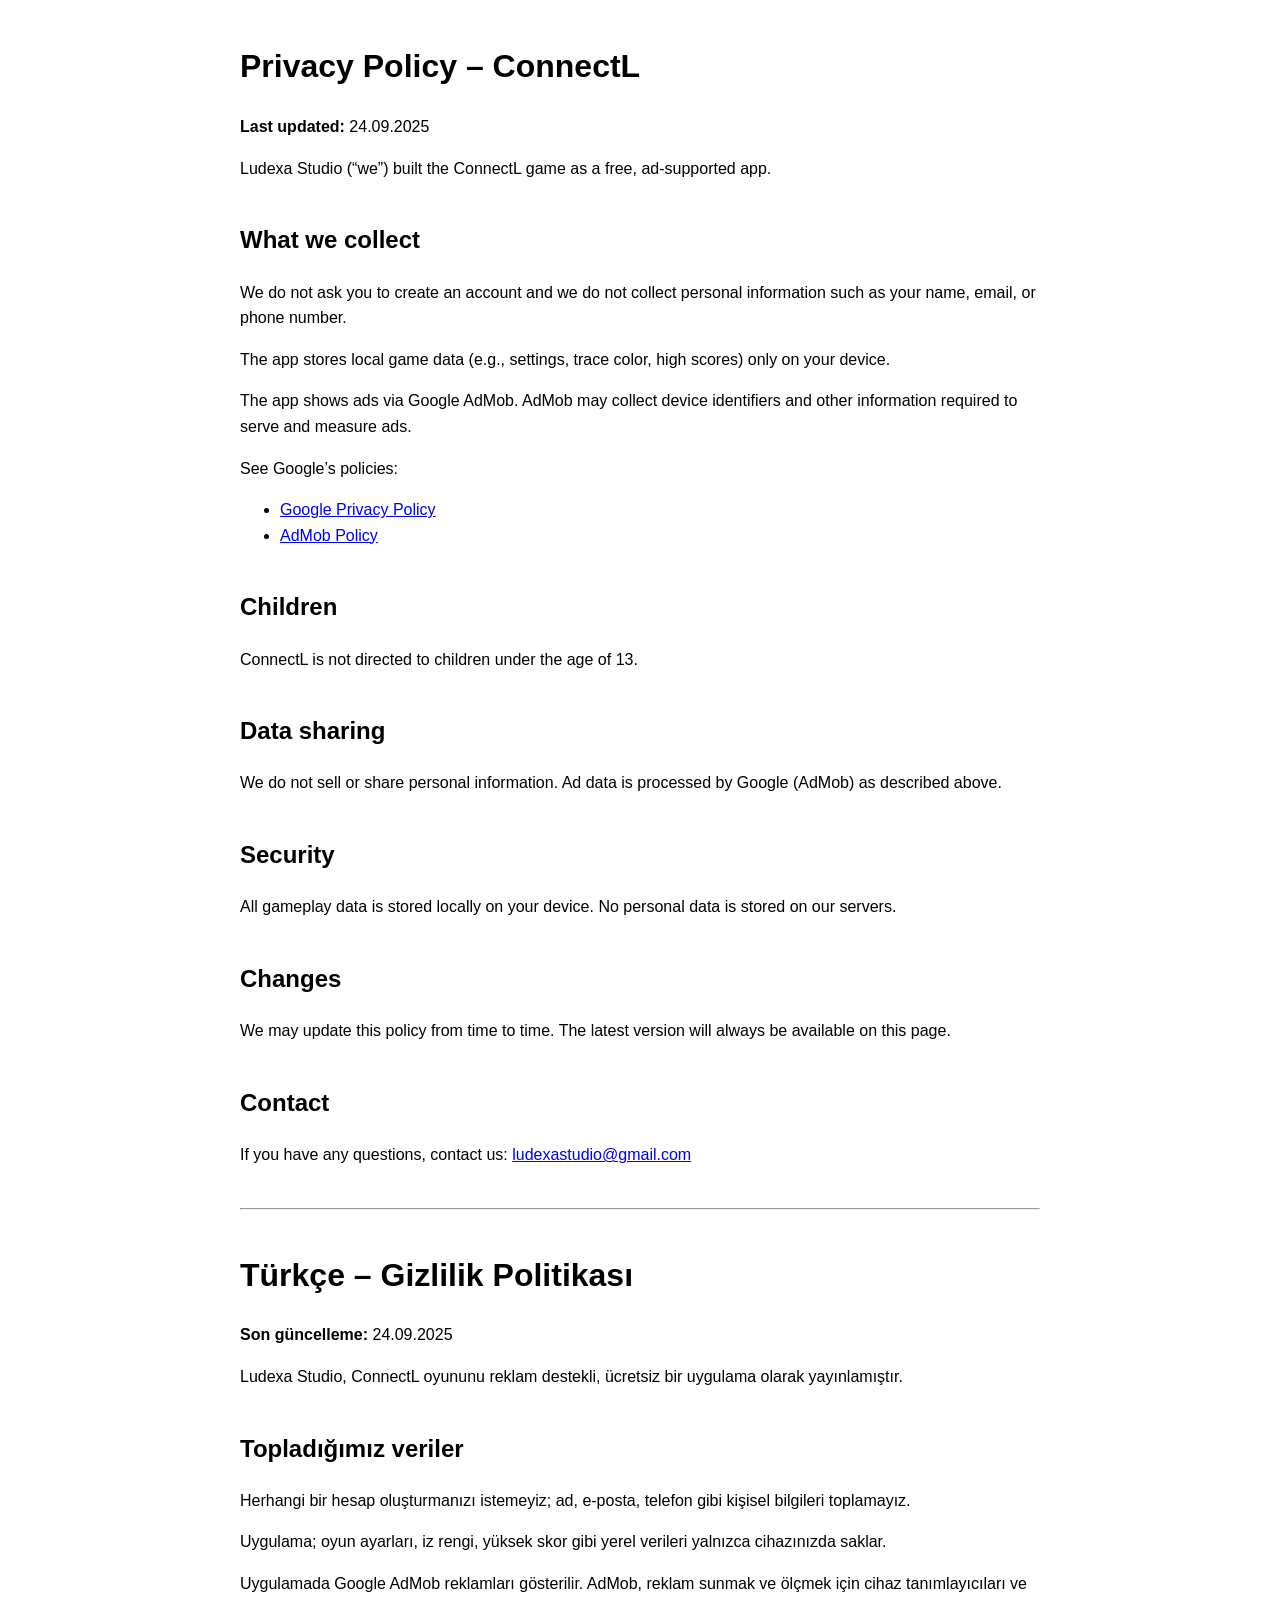
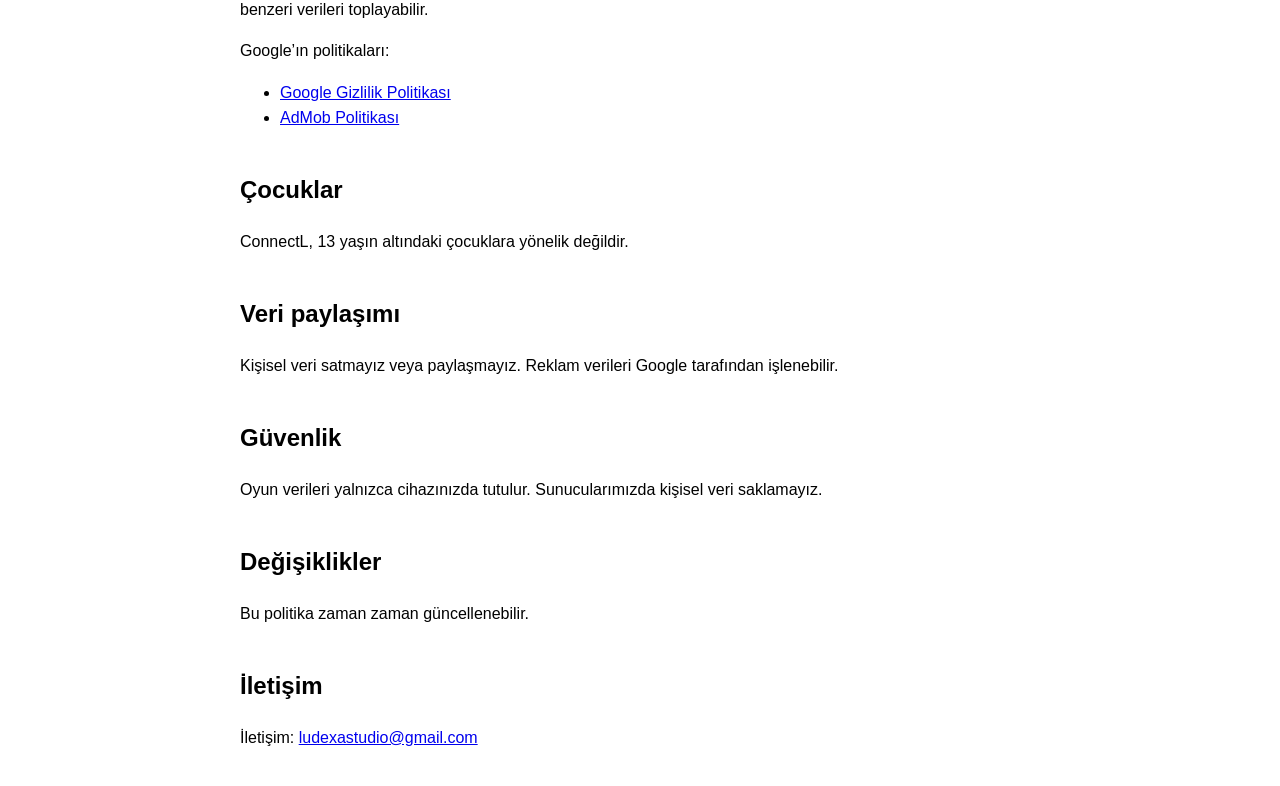
==== connectl-privacy.html @ f40b6f93 "Create connectl-privacy.html" ====
<!DOCTYPE html>
<html lang="en">
<head>
<meta charset="UTF-8">
<meta name="viewport" content="width=device-width, initial-scale=1.0">
<title>Privacy Policy – ConnectL</title>
<style>
body { font-family: Arial, sans-serif; max-width: 800px; margin: auto; padding: 20px; line-height: 1.6; }
h2 { margin-top: 40px; }
hr { margin: 40px 0; }
</style>
</head>
<body>

<h1>Privacy Policy – ConnectL</h1>
<p><strong>Last updated:</strong> 24.09.2025</p>

<p>Ludexa Studio (“we”) built the ConnectL game as a free, ad-supported app.</p>

<h2>What we collect</h2>
<p>We do not ask you to create an account and we do not collect personal information such as your name, email, or phone number.</p>
<p>The app stores local game data (e.g., settings, trace color, high scores) only on your device.</p>
<p>The app shows ads via Google AdMob. AdMob may collect device identifiers and other information required to serve and measure ads.</p>

<p>See Google’s policies:</p>
<ul>
<li><a href="https://policies.google.com/privacy" target="_blank">Google Privacy Policy</a></li>
<li><a href="https://support.google.com/admob/answer/6128543" target="_blank">AdMob Policy</a></li>
</ul>

<h2>Children</h2>
<p>ConnectL is not directed to children under the age of 13.</p>

<h2>Data sharing</h2>
<p>We do not sell or share personal information. Ad data is processed by Google (AdMob) as described above.</p>

<h2>Security</h2>
<p>All gameplay data is stored locally on your device. No personal data is stored on our servers.</p>

<h2>Changes</h2>
<p>We may update this policy from time to time. The latest version will always be available on this page.</p>

<h2>Contact</h2>
<p>If you have any questions, contact us: <a href="mailto:ludexastudio@gmail.com">ludexastudio@gmail.com</a></p>

<hr>

<h1>Türkçe – Gizlilik Politikası</h1>
<p><strong>Son güncelleme:</strong> 24.09.2025</p>

<p>Ludexa Studio, ConnectL oyununu reklam destekli, ücretsiz bir uygulama olarak yayınlamıştır.</p>

<h2>Topladığımız veriler</h2>
<p>Herhangi bir hesap oluşturmanızı istemeyiz; ad, e-posta, telefon gibi kişisel bilgileri toplamayız.</p>
<p>Uygulama; oyun ayarları, iz rengi, yüksek skor gibi yerel verileri yalnızca cihazınızda saklar.</p>
<p>Uygulamada Google AdMob reklamları gösterilir. AdMob, reklam sunmak ve ölçmek için cihaz tanımlayıcıları ve benzeri verileri toplayabilir.</p>

<p>Google’ın politikaları:</p>
<ul>
<li><a href="https://policies.google.com/privacy" target="_blank">Google Gizlilik Politikası</a></li>
<li><a href="https://support.google.com/admob/answer/6128543" target="_blank">AdMob Politikası</a></li>
</ul>

<h2>Çocuklar</h2>
<p>ConnectL, 13 yaşın altındaki çocuklara yönelik değildir.</p>

<h2>Veri paylaşımı</h2>
<p>Kişisel veri satmayız veya paylaşmayız. Reklam verileri Google tarafından işlenebilir.</p>

<h2>Güvenlik</h2>
<p>Oyun verileri yalnızca cihazınızda tutulur. Sunucularımızda kişisel veri saklamayız.</p>

<h2>Değişiklikler</h2>
<p>Bu politika zaman zaman güncellenebilir.</p>

<h2>İletişim</h2>
<p>İletişim: <a href="mailto:ludexastudio@gmail.com">ludexastudio@gmail.com</a></p>

</body>
</html>
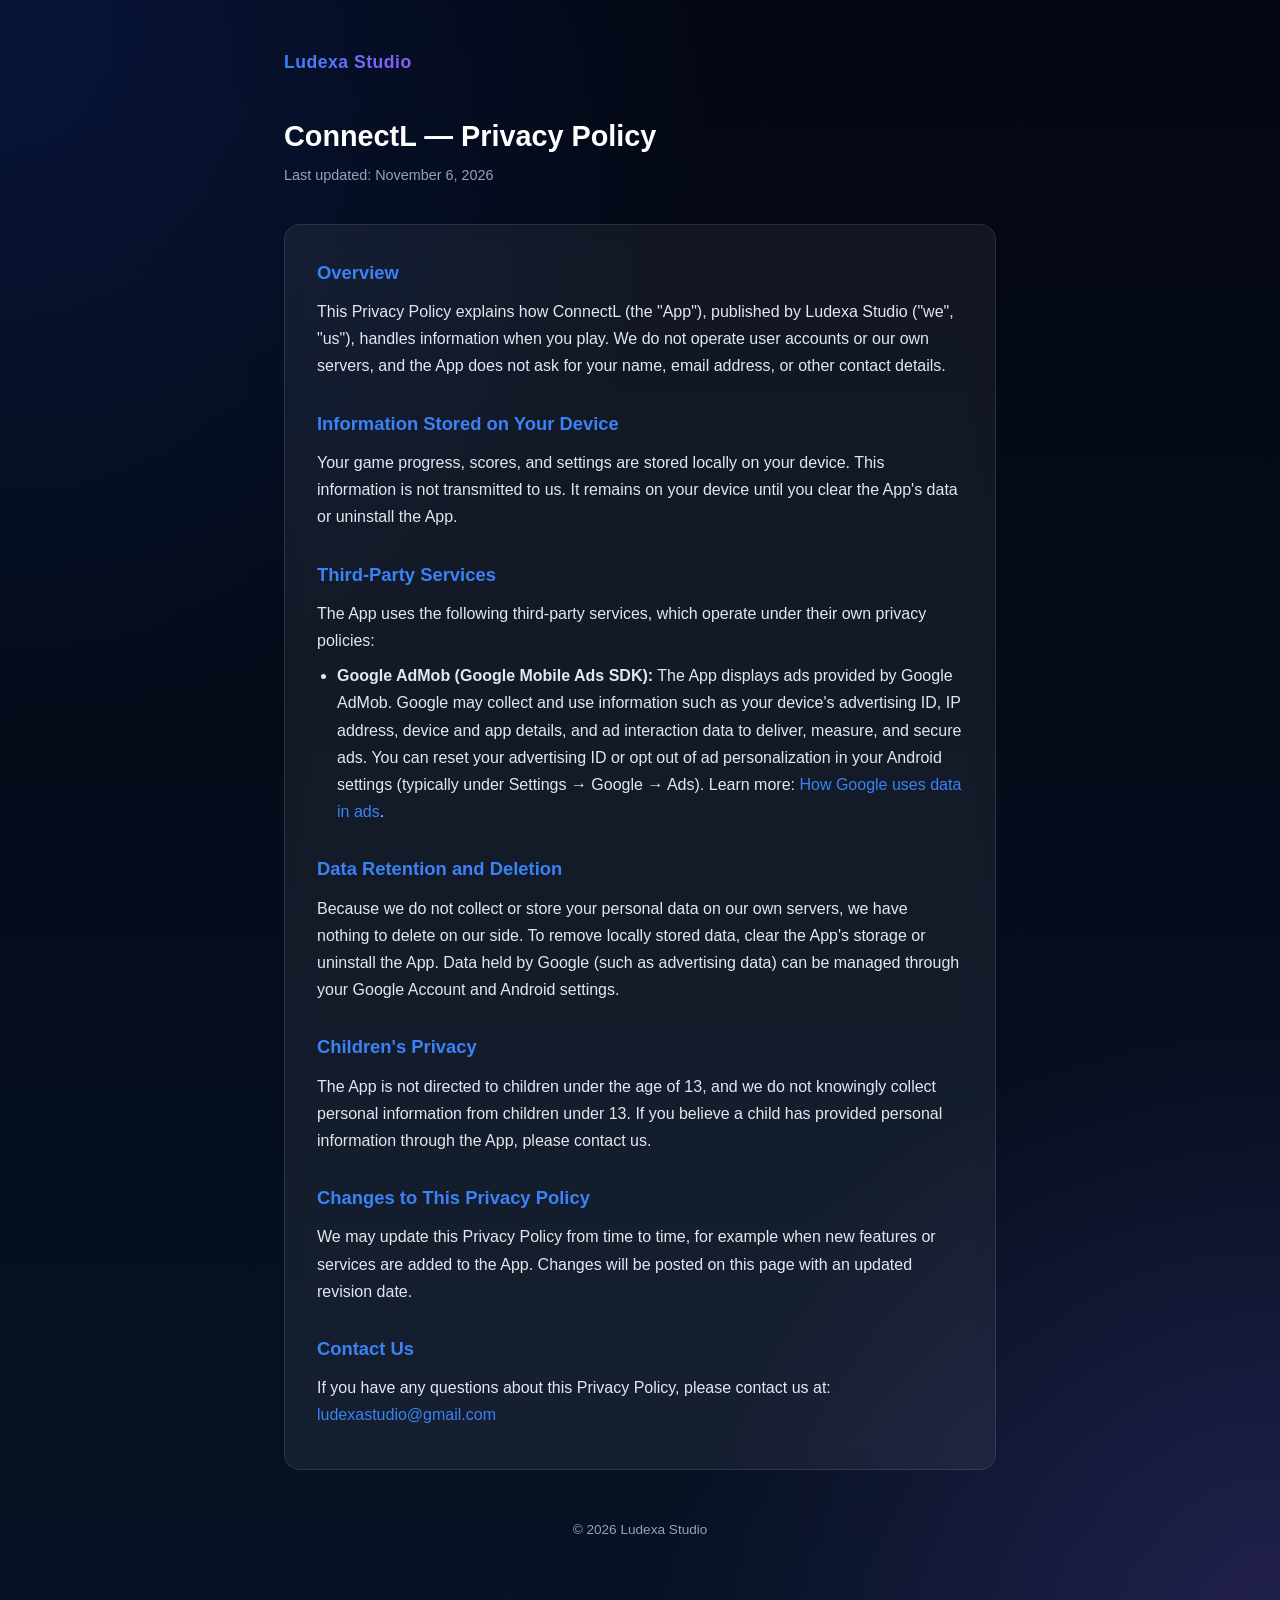
==== commit 26200b8b: "Add files via upload" ====
--- a/connectl-privacy.html
+++ b/connectl-privacy.html
@@ -3,78 +3,171 @@
 <head>
 <meta charset="UTF-8">
 <meta name="viewport" content="width=device-width, initial-scale=1.0">
-<title>Privacy Policy – ConnectL</title>
+<title>ConnectL - Privacy Policy</title>
 <style>
-body { font-family: Arial, sans-serif; max-width: 800px; margin: auto; padding: 20px; line-height: 1.6; }
-h2 { margin-top: 40px; }
-hr { margin: 40px 0; }
+  :root{
+    --bg:#030712;
+    --bg2:#071224;
+    --primary:#3b82f6;
+    --secondary:#8b5cf6;
+    --text:#ffffff;
+    --gray:#94a3b8;
+    --glass:rgba(255,255,255,.06);
+    --border:rgba(255,255,255,.1);
+  }
+
+  *{
+    margin:0;
+    padding:0;
+    box-sizing:border-box;
+  }
+
+  html{
+    scroll-behavior:smooth;
+  }
+
+  body{
+    font-family:"Segoe UI", "Inter", -apple-system, sans-serif;
+    background:
+      radial-gradient(circle at top left,#1d4ed833,transparent 35%),
+      radial-gradient(circle at bottom right,#8b5cf633,transparent 30%),
+      linear-gradient(180deg,var(--bg),var(--bg2));
+    color:var(--text);
+    min-height:100vh;
+    line-height:1.7;
+  }
+
+  .wrap{
+    max-width:760px;
+    margin:0 auto;
+    padding:48px 24px 80px;
+  }
+
+  .logo{
+    font-weight:700;
+    font-size:1.1rem;
+    letter-spacing:.5px;
+    background:linear-gradient(90deg,var(--primary),var(--secondary));
+    -webkit-background-clip:text;
+    background-clip:text;
+    color:transparent;
+    display:inline-block;
+    margin-bottom:40px;
+  }
+
+  h1{
+    font-size:1.8rem;
+    margin-bottom:8px;
+    line-height:1.3;
+  }
+
+  .updated{
+    color:var(--gray);
+    font-size:.9rem;
+    margin-bottom:36px;
+  }
+
+  .card{
+    background:var(--glass);
+    border:1px solid var(--border);
+    border-radius:16px;
+    padding:32px;
+    backdrop-filter:blur(10px);
+  }
+
+  h2{
+    font-size:1.15rem;
+    color:var(--primary);
+    margin-top:28px;
+    margin-bottom:10px;
+  }
+
+  h2:first-child{
+    margin-top:0;
+  }
+
+  p{
+    color:#e2e8f0;
+    margin-bottom:8px;
+  }
+
+  ul{
+    margin:0 0 8px 20px;
+    color:#e2e8f0;
+  }
+
+  li{
+    margin-bottom:8px;
+  }
+
+  a{
+    color:var(--primary);
+    text-decoration:none;
+  }
+
+  a:hover{
+    text-decoration:underline;
+  }
+
+  footer{
+    text-align:center;
+    color:var(--gray);
+    font-size:.85rem;
+    margin-top:48px;
+  }
+
+  @media (max-width:600px){
+    .wrap{
+      padding:32px 18px 60px;
+    }
+    .card{
+      padding:24px;
+    }
+    h1{
+      font-size:1.5rem;
+    }
+  }
 </style>
 </head>
 <body>
+<div class="wrap">
 
-<h1>Privacy Policy – ConnectL</h1>
-<p><strong>Last updated:</strong> 24.09.2025</p>
+  <div class="logo">Ludexa Studio</div>
 
-<p>Ludexa Studio (“we”) built the ConnectL game as a free, ad-supported app.</p>
+  <h1>ConnectL — Privacy Policy</h1>
+  <p class="updated">Last updated: November 6, 2026</p>
 
-<h2>What we collect</h2>
-<p>We do not ask you to create an account and we do not collect personal information such as your name, email, or phone number.</p>
-<p>The app stores local game data (e.g., settings, trace color, high scores) only on your device.</p>
-<p>The app shows ads via Google AdMob. AdMob may collect device identifiers and other information required to serve and measure ads.</p>
+  <div class="card">
 
-<p>See Google’s policies:</p>
-<ul>
-<li><a href="https://policies.google.com/privacy" target="_blank">Google Privacy Policy</a></li>
-<li><a href="https://support.google.com/admob/answer/6128543" target="_blank">AdMob Policy</a></li>
-</ul>
+    <h2>Overview</h2>
+    <p>This Privacy Policy explains how ConnectL (the "App"), published by Ludexa Studio ("we", "us"), handles information when you play. We do not operate user accounts or our own servers, and the App does not ask for your name, email address, or other contact details.</p>
 
-<h2>Children</h2>
-<p>ConnectL is not directed to children under the age of 13.</p>
+    <h2>Information Stored on Your Device</h2>
+    <p>Your game progress, scores, and settings are stored locally on your device. This information is not transmitted to us. It remains on your device until you clear the App's data or uninstall the App.</p>
 
-<h2>Data sharing</h2>
-<p>We do not sell or share personal information. Ad data is processed by Google (AdMob) as described above.</p>
+    <h2>Third-Party Services</h2>
+    <p>The App uses the following third-party services, which operate under their own privacy policies:</p>
+    <ul>
+      <li><strong>Google AdMob (Google Mobile Ads SDK):</strong> The App displays ads provided by Google AdMob. Google may collect and use information such as your device's advertising ID, IP address, device and app details, and ad interaction data to deliver, measure, and secure ads. You can reset your advertising ID or opt out of ad personalization in your Android settings (typically under Settings → Google → Ads). Learn more: <a href="https://policies.google.com/technologies/ads" target="_blank" rel="noopener">How Google uses data in ads</a>.</li>
+    </ul>
 
-<h2>Security</h2>
-<p>All gameplay data is stored locally on your device. No personal data is stored on our servers.</p>
 
-<h2>Changes</h2>
-<p>We may update this policy from time to time. The latest version will always be available on this page.</p>
+    <h2>Data Retention and Deletion</h2>
+    <p>Because we do not collect or store your personal data on our own servers, we have nothing to delete on our side. To remove locally stored data, clear the App's storage or uninstall the App. Data held by Google (such as advertising data) can be managed through your Google Account and Android settings.</p>
 
-<h2>Contact</h2>
-<p>If you have any questions, contact us: <a href="mailto:ludexastudio@gmail.com">ludexastudio@gmail.com</a></p>
+    <h2>Children's Privacy</h2>
+    <p>The App is not directed to children under the age of 13, and we do not knowingly collect personal information from children under 13. If you believe a child has provided personal information through the App, please contact us.</p>
 
-<hr>
+    <h2>Changes to This Privacy Policy</h2>
+    <p>We may update this Privacy Policy from time to time, for example when new features or services are added to the App. Changes will be posted on this page with an updated revision date.</p>
 
-<h1>Türkçe – Gizlilik Politikası</h1>
-<p><strong>Son güncelleme:</strong> 24.09.2025</p>
+    <h2>Contact Us</h2>
+    <p>If you have any questions about this Privacy Policy, please contact us at: <a href="mailto:ludexastudio@gmail.com">ludexastudio@gmail.com</a></p>
 
-<p>Ludexa Studio, ConnectL oyununu reklam destekli, ücretsiz bir uygulama olarak yayınlamıştır.</p>
+  </div>
 
-<h2>Topladığımız veriler</h2>
-<p>Herhangi bir hesap oluşturmanızı istemeyiz; ad, e-posta, telefon gibi kişisel bilgileri toplamayız.</p>
-<p>Uygulama; oyun ayarları, iz rengi, yüksek skor gibi yerel verileri yalnızca cihazınızda saklar.</p>
-<p>Uygulamada Google AdMob reklamları gösterilir. AdMob, reklam sunmak ve ölçmek için cihaz tanımlayıcıları ve benzeri verileri toplayabilir.</p>
+  <footer>&copy; 2026 Ludexa Studio</footer>
 
-<p>Google’ın politikaları:</p>
-<ul>
-<li><a href="https://policies.google.com/privacy" target="_blank">Google Gizlilik Politikası</a></li>
-<li><a href="https://support.google.com/admob/answer/6128543" target="_blank">AdMob Politikası</a></li>
-</ul>
-
-<h2>Çocuklar</h2>
-<p>ConnectL, 13 yaşın altındaki çocuklara yönelik değildir.</p>
-
-<h2>Veri paylaşımı</h2>
-<p>Kişisel veri satmayız veya paylaşmayız. Reklam verileri Google tarafından işlenebilir.</p>
-
-<h2>Güvenlik</h2>
-<p>Oyun verileri yalnızca cihazınızda tutulur. Sunucularımızda kişisel veri saklamayız.</p>
-
-<h2>Değişiklikler</h2>
-<p>Bu politika zaman zaman güncellenebilir.</p>
-
-<h2>İletişim</h2>
-<p>İletişim: <a href="mailto:ludexastudio@gmail.com">ludexastudio@gmail.com</a></p>
-
+</div>
 </body>
 </html>
